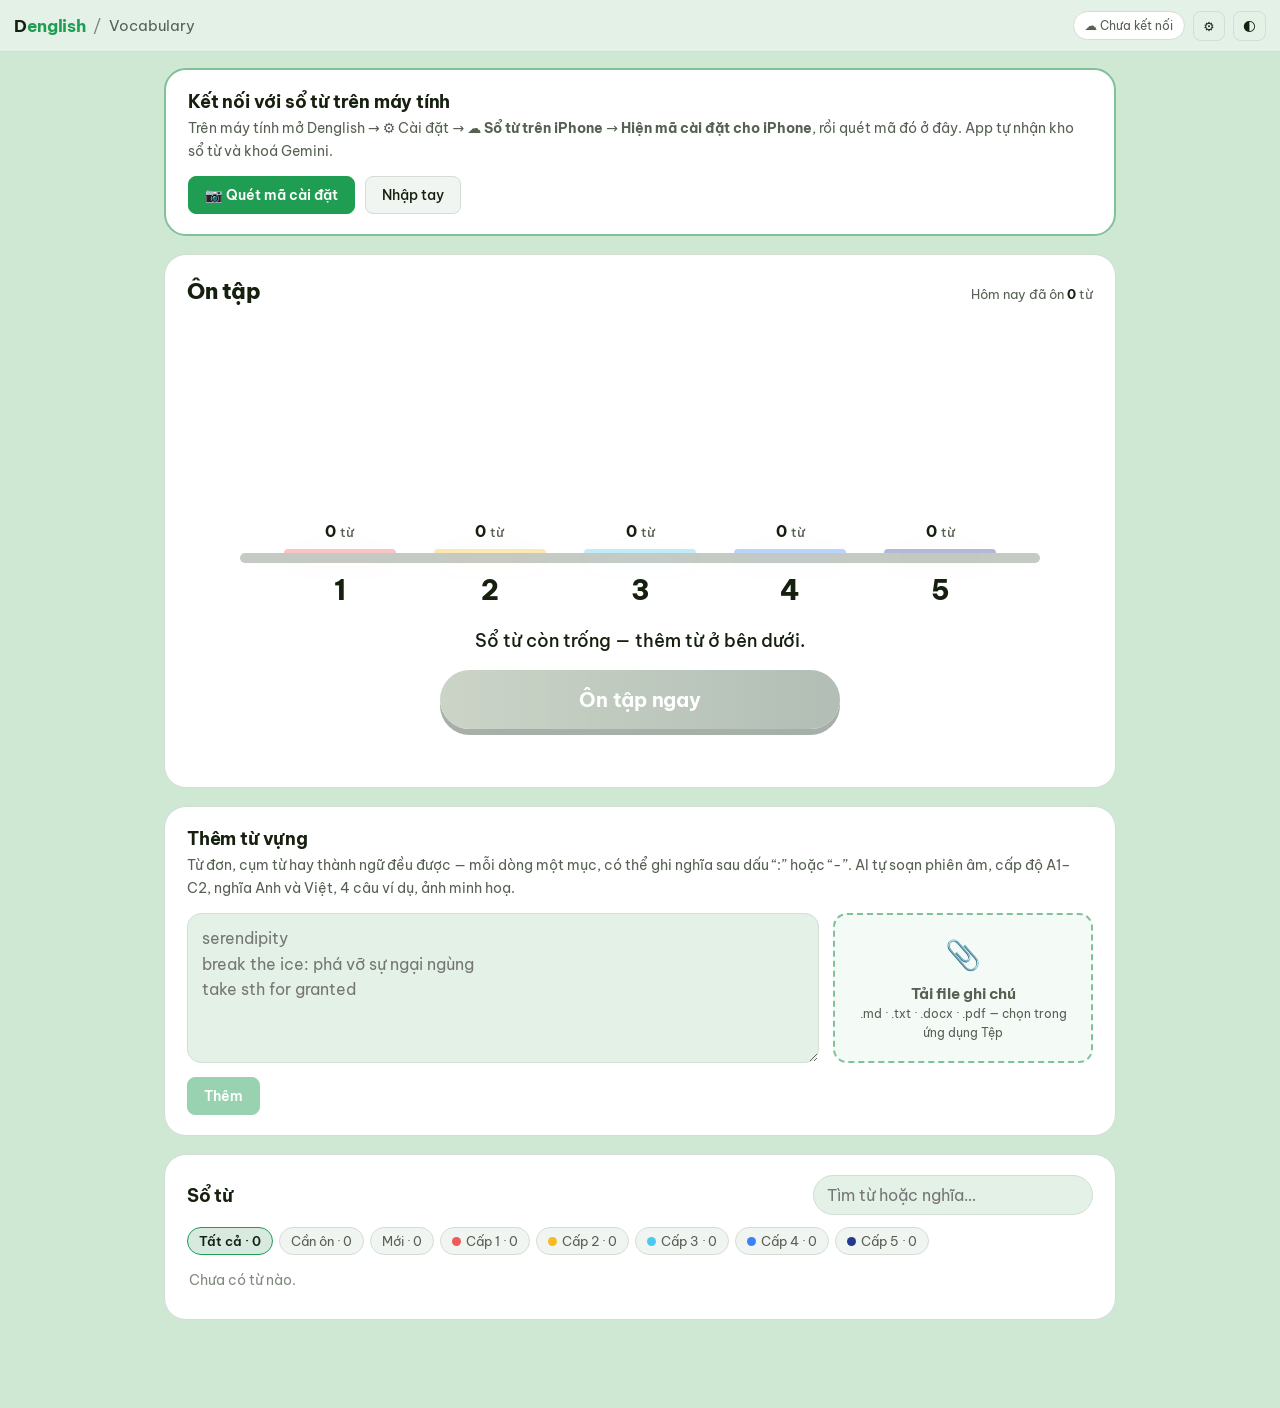
==== index.html @ 85be5368 "Denglish Vocabulary cho iPhone: so tu, the lat vuot, dong bo voi laptop App tinh (GitHub Pages) chay" ====
<!DOCTYPE html>
<html lang="vi" data-theme="light">
<head>
<meta charset="UTF-8" />
<meta name="viewport" content="width=device-width, initial-scale=1, viewport-fit=cover" />
<meta name="theme-color" content="#1f9d52" />
<meta name="apple-mobile-web-app-capable" content="yes" />
<meta name="mobile-web-app-capable" content="yes" />
<meta name="apple-mobile-web-app-status-bar-style" content="default" />
<meta name="apple-mobile-web-app-title" content="Denglish" />
<meta name="description" content="Sổ từ vựng Denglish: thẻ lật, nhắc ôn đúng lúc." />
<link rel="manifest" href="manifest.webmanifest" />
<link rel="apple-touch-icon" href="icons/apple-touch-icon.png" />
<link rel="icon" href="icons/icon-192.png" />
<title>Denglish Vocabulary</title>
<link href="https://fonts.googleapis.com/css2?family=Be+Vietnam+Pro:wght@300;400;500;600;700;800&display=swap" rel="stylesheet" />
<link rel="stylesheet" href="app.css" />
<script>
  // Giao dien sang / toi: theo lua chon da luu, khong co thi theo iPhone
  (function () {
    var t = null;
    try { t = localStorage.getItem('denglish.theme'); } catch (e) {}
    if (!t) t = window.matchMedia && matchMedia('(prefers-color-scheme: dark)').matches ? 'dark' : 'light';
    document.documentElement.dataset.theme = t;
  })();
</script>
</head>
<body>

<header class="appbar">
  <span class="brand">D<b>english</b></span>
  <span class="crumb-sep">/</span>
  <span class="crumb">Vocabulary</span>
  <div class="spacer"></div>
  <button class="sync-pill" id="syncPill" title="Đồng bộ với máy tính">☁</button>
  <button class="btn btn-sm btn-ghost" id="settingsBtn" title="Cài đặt">⚙</button>
  <button class="btn btn-sm btn-ghost" id="themeBtn" title="Sáng / tối">🌓</button>
</header>

<main class="page vpage">
  <div id="welcome"></div>

  <!-- ============ TONG QUAN ON TAP ============ -->
  <section class="vcard ov" id="overview" aria-label="Ôn tập">
    <div class="ov-head">
      <h1 class="ov-title">Ôn tập</h1>
      <div class="ov-stats" id="ovStats"></div>
    </div>
    <div class="chart" id="chart"></div>
    <div class="axis"></div>
    <div class="lvls"><span>1</span><span>2</span><span>3</span><span>4</span><span>5</span></div>
    <p class="due-line" id="dueLine">&nbsp;</p>
    <button class="go" id="goBtn" disabled>Ôn tập ngay</button>
    <div class="ov-more" id="ovMore"></div>
    <div class="ov-note" id="ovNote"></div>
  </section>

  <!-- ============ THEM TU ============ -->
  <section class="vcard" id="addBox">
    <h2>Thêm từ vựng</h2>
    <p class="vsub">Từ đơn, cụm từ hay thành ngữ đều được — mỗi dòng một mục, có thể ghi nghĩa sau dấu “:” hoặc “-”.
      AI tự soạn phiên âm, cấp độ A1–C2, nghĩa Anh và Việt, 4 câu ví dụ, ảnh minh hoạ.</p>
    <div class="add-grid">
      <textarea class="add-text" id="addText" spellcheck="false" autocapitalize="off"
        placeholder="serendipity&#10;break the ice: phá vỡ sự ngại ngùng&#10;take sth for granted"></textarea>
      <label class="drop" id="drop">
        <span class="dz-i">📎</span>
        <span><b>Tải file ghi chú</b><br><span>.md · .txt · .docx · .pdf — chọn trong ứng dụng Tệp</span></span>
        <input type="file" id="fileInput" hidden accept=".md,.markdown,.txt,.text,.docx,.pdf,.csv,.tsv,text/plain,text/markdown,application/pdf,application/vnd.openxmlformats-officedocument.wordprocessingml.document" />
      </label>
    </div>
    <div class="preview" id="preview"></div>
    <div class="add-foot">
      <button class="btn btn-primary" id="addBtn" disabled>Thêm</button>
      <button class="btn btn-sm btn-ghost hidden" id="smartBtn">✨ Tách lại bằng AI</button>
      <span class="add-msg" id="addMsg"></span>
    </div>
  </section>

  <!-- ============ SO TU ============ -->
  <section class="vcard" id="listBox">
    <div class="list-head">
      <h2>Sổ từ <small id="count"></small></h2>
      <input type="search" class="search" id="q" placeholder="Tìm từ hoặc nghĩa…" autocomplete="off" />
    </div>
    <div class="chips" id="filters"></div>
    <div class="wlist" id="wlist"><div class="empty">Đang mở sổ từ…</div></div>
    <button class="btn btn-sm more hidden" id="moreBtn">Xem thêm</button>
  </section>
</main>

<!-- ============ BANG (chi tiet the, cai dat, quet ma) ============ -->
<div class="sheet-wrap hidden" id="sheetWrap"><div class="sheet" id="sheet" role="dialog" aria-modal="true"></div></div>

<!-- ============ MAN HINH ON TAP ============ -->
<div class="study hidden" id="study" aria-label="Ôn tập thẻ">
  <div class="edge l"></div><div class="edge r"></div><div class="edge t"></div>
  <div class="st-top">
    <button class="st-btn" id="stClose" title="Đóng">✕</button>
    <div class="st-prog">
      <div class="bar"><i id="stBar"></i></div>
      <div class="st-meta"><span class="st-mode" id="stMode"></span><span class="tally" id="stTally"></span></div>
    </div>
    <button class="st-btn" id="stUndo" title="Hoàn tác" disabled>↶</button>
    <button class="st-btn" id="stGear" title="Tuỳ chọn">⚙</button>
  </div>
  <div class="stage" id="stage"></div>
  <div class="st-actions" id="stActions">
    <button class="act k" data-grade="know"><span class="ic">←</span>Thuộc</button>
    <button class="act v" data-grade="vague"><span class="ic">↑</span>Mang máng</button>
    <button class="act u" data-grade="unknown"><span class="ic">→</span>Chưa thuộc</button>
  </div>
  <div class="st-keys">Phím: Space lật thẻ · ← thuộc · ↑ mang máng · → chưa thuộc · Ctrl+Z hoàn tác</div>
</div>

<script type="module" src="js/app.js"></script>
</body>
</html>
---- app.css ----
/* Denglish Vocab (iPhone) - bang mau Denglish + trang Tu vung.
   Phan dau chep tu static/css/app.css, phan sau tu static/vocab.html cua Denglish tren may tinh. */
/* Denglish - bang mau & thanh phan dung chung */

*, *::before, *::after { box-sizing: border-box; }
* { margin: 0; padding: 0; }

:root {
  --bg:        #0e1014;
  --bg-soft:   #151921;
  --surface:   #1a1f29;
  --surface-2: #222836;
  --border:    #2b3242;
  --text:      #e7eaf0;
  --text-dim:  #99a2b3;
  --text-fade: #6c7689;
  --accent:    #22c55e;
  --accent-ink:#0b2415;
  --blue:      #4c8dff;
  --amber:     #f0b429;
  --red:       #f4736b;
  --radius:    10px;
  --radius-lg: 16px;
  --shadow:    0 10px 34px rgba(0, 0, 0, .45);
  --font:      'Be Vietnam Pro', system-ui, -apple-system, 'Segoe UI', sans-serif;
  --mono:      ui-monospace, 'Cascadia Code', 'Consolas', monospace;
}

html[data-theme="light"] {
  --bg:        #cfe8d4;
  --bg-soft:   #e4f1e6;
  --surface:   #ffffff;
  --surface-2: #f1f5f2;
  --border:    #d2ded4;
  --text:      #16200f;
  --text-dim:  #566053;
  --text-fade: #7f8a7d;
  --accent:    #1f9d52;
  --accent-ink:#ffffff;
  --blue:      #2563eb;
  --amber:     #b7791f;
  --red:       #d24a42;
  --shadow:    0 8px 28px rgba(31, 61, 38, .14);
}

body {
  font-family: var(--font);
  background: var(--bg);
  color: var(--text);
  min-height: 100vh;
  -webkit-font-smoothing: antialiased;
}

button, input, textarea, select { font-family: inherit; font-size: inherit; color: inherit; }
button { cursor: pointer; background: none; border: none; }
a { color: inherit; }

/* ---------- nut ---------- */
.btn {
  display: inline-flex; align-items: center; gap: 7px;
  padding: 9px 16px; border-radius: 8px;
  border: 1px solid var(--border); background: var(--surface-2);
  font-size: .88rem; font-weight: 500;
  transition: background .15s, border-color .15s, opacity .15s;
}
.btn:hover:not(:disabled) { border-color: var(--text-fade); }
.btn:disabled { opacity: .45; cursor: not-allowed; }
.btn-primary {
  background: var(--accent); border-color: var(--accent);
  color: var(--accent-ink); font-weight: 600;
}
.btn-primary:hover:not(:disabled) { filter: brightness(1.08); }
.btn-ghost { background: transparent; }
.btn-sm { padding: 6px 11px; font-size: .8rem; }
.btn-icon {
  width: 38px; height: 38px; padding: 0;
  justify-content: center; border-radius: 9px;
}

/* ---------- lop tro giup ---------- */
.row { display: flex; align-items: center; gap: 10px; }
.spacer { flex: 1; }
.muted { color: var(--text-dim); }
.fade { color: var(--text-fade); }
.hidden { display: none !important; }
.tiny { font-size: .75rem; }

.spin {
  width: 15px; height: 15px; flex: none;
  border: 2px solid var(--border); border-top-color: var(--accent);
  border-radius: 50%; animation: spin .7s linear infinite;
}
@keyframes spin { to { transform: rotate(360deg); } }

/* ---------- thanh cuon ---------- */
::-webkit-scrollbar { width: 10px; height: 10px; }
::-webkit-scrollbar-track { background: transparent; }
::-webkit-scrollbar-thumb { background: var(--border); border-radius: 6px; }
::-webkit-scrollbar-thumb:hover { background: var(--text-fade); }

/* ---------- hop thoai ---------- */
.overlay {
  position: fixed; inset: 0; z-index: 90;
  background: rgba(0, 0, 0, .55);
  display: flex; align-items: center; justify-content: center; padding: 20px;
}
.modal {
  width: min(480px, 100%); max-height: 86vh; overflow-y: auto;
  background: var(--surface); border: 1px solid var(--border);
  border-radius: var(--radius-lg); box-shadow: var(--shadow);
}
.modal-head {
  display: flex; align-items: center; gap: 10px;
  padding: 16px 18px; border-bottom: 1px solid var(--border);
  font-weight: 600;
}
.modal-body { padding: 8px 18px 18px; }

.field {
  display: flex; align-items: center; justify-content: space-between;
  gap: 16px; padding: 11px 0; border-bottom: 1px solid var(--border);
}
.field:last-child { border-bottom: none; }
.field label { font-size: .88rem; }
.field .hint { display: block; font-size: .73rem; color: var(--text-fade); margin-top: 2px; }
.field select, .field input[type="text"] {
  background: var(--surface-2); border: 1px solid var(--border);
  border-radius: 7px; padding: 7px 10px; font-size: .84rem; min-width: 140px;
}
.field select:focus, .field input:focus { outline: none; border-color: var(--accent); }


/* =========================== Trang Tu vung =========================== */
:root {
  --lv1: #ef5a5a; --lv2: #f5bd1f; --lv3: #4cc9f0; --lv4: #3b82f6; --lv5: #23398e;
  --know: #22b45a; --vague: #f2a516; --unknown: #ec4c47; --due: #f08a24;
}
html[data-theme="dark"] { --lv5: #3d59c9; --know: #2fd06d; --unknown: #f4605a; }
body { -webkit-tap-highlight-color: transparent; }
.vpage { max-width: 980px; padding-top: 22px; }
.vcard {
  background: var(--surface); border: 1px solid var(--border); border-radius: 22px;
  padding: 20px 22px; margin-bottom: 18px;
}
.vcard h2 { font-size: 1.12rem; font-weight: 700; letter-spacing: -.01em; }
.vsub { color: var(--text-dim); font-size: .88rem; line-height: 1.6; margin-top: 4px; }

/* ---------- tong quan on tap (kieu Mochi) ---------- */
.ov { text-align: center; padding: 22px 22px 26px; }
.ov-head { display: flex; align-items: baseline; justify-content: space-between; gap: 10px; flex-wrap: wrap; text-align: left; }
.ov-title { font-size: 1.35rem; font-weight: 800; letter-spacing: -.02em; }
.ov-stats { font-size: .84rem; color: var(--text-dim); }
.ov-stats b { color: var(--text); }
.chart {
  display: grid; grid-template-columns: repeat(5, 1fr); gap: clamp(8px, 3vw, 40px); align-items: end;
  height: 230px; margin: 18px auto 0; max-width: 760px; padding: 0 clamp(4px, 2vw, 24px);
}
.col { display: flex; flex-direction: column; align-items: center; justify-content: flex-end; height: 100%;
       cursor: pointer; border: none; background: none; padding: 0; min-width: 0; }
.col .cnt { font-size: .98rem; font-weight: 700; margin-bottom: 8px; white-space: nowrap; }
.col .cnt small { font-weight: 500; font-size: .8rem; color: var(--text-dim); }
.col .bar {
  width: min(100%, 120px); height: 4px; border-radius: 26px 26px 0 0; background: var(--c);
  transition: height .7s cubic-bezier(.2, .8, .2, 1), filter .15s; box-shadow: 0 8px 30px color-mix(in srgb, var(--c) 25%, transparent);
}
.col:hover .bar, .col.on .bar { filter: brightness(1.12) saturate(1.1); }
.col.zero .bar { opacity: .35; }
.axis { height: 10px; border-radius: 8px; background: color-mix(in srgb, var(--text-fade) 45%, transparent); max-width: 800px; margin: 0 auto; }
.lvls { display: grid; grid-template-columns: repeat(5, 1fr); gap: clamp(8px, 3vw, 40px); max-width: 760px; margin: 10px auto 0; padding: 0 clamp(4px, 2vw, 24px); }
.lvls span { font-size: 1.7rem; font-weight: 800; }
.due-line { margin-top: 22px; font-size: 1.15rem; font-weight: 500; }
.due-line b { color: var(--due); font-weight: 700; }
.go {
  display: block; width: min(400px, 100%); margin: 18px auto 0; padding: 17px 20px; border-radius: 999px;
  background: linear-gradient(90deg, #5fd12c, #1fa64a); color: #fff; font-size: 1.28rem; font-weight: 700;
  box-shadow: 0 6px 0 #168a3a; transition: transform .08s, box-shadow .08s, filter .15s; letter-spacing: -.01em;
}
.go:hover:not(:disabled) { filter: brightness(1.06); }
.go:active:not(:disabled) { transform: translateY(4px); box-shadow: 0 2px 0 #168a3a; }
.go:disabled { filter: grayscale(.85); opacity: .55; cursor: default; }
.ov-more { display: flex; justify-content: center; gap: 8px; flex-wrap: wrap; margin-top: 18px; }
.ov-note { margin-top: 14px; font-size: .84rem; color: var(--text-dim); line-height: 1.55; }
.ov-note a { color: var(--blue); }
.ov-note .spin { display: inline-block; vertical-align: -3px; margin-right: 6px; }

/* ---------- them tu ---------- */
.add-grid { display: grid; grid-template-columns: minmax(0, 1fr) 260px; gap: 14px; margin-top: 14px; }
.add-text {
  width: 100%; min-height: 150px; resize: vertical; padding: 12px 14px; border-radius: 14px; outline: none;
  background: var(--bg-soft); border: 1px solid var(--border); color: var(--text); font-size: .95rem; line-height: 1.6;
}
.add-text:focus { border-color: var(--accent); }
.drop {
  display: flex; flex-direction: column; align-items: center; justify-content: center; gap: 6px; text-align: center;
  border: 2px dashed color-mix(in srgb, var(--accent) 45%, var(--border)); border-radius: 14px; padding: 14px;
  background: color-mix(in srgb, var(--accent) 5%, var(--surface)); cursor: pointer; transition: background .15s, border-color .15s;
}
.drop:hover, .drop.drag { border-color: var(--accent); background: color-mix(in srgb, var(--accent) 11%, var(--surface)); }
.drop .dz-i { font-size: 1.8rem; }
.drop b { font-size: .95rem; }
.drop span { font-size: .78rem; color: var(--text-dim); line-height: 1.5; }
.preview { margin-top: 14px; display: flex; flex-wrap: wrap; gap: 7px; }
.preview:empty { display: none; }
.pv-head { width: 100%; font-size: .82rem; color: var(--text-dim); }
.pchip {
  display: inline-flex; align-items: center; gap: 6px; max-width: 100%; padding: 5px 6px 5px 11px; border-radius: 999px;
  background: color-mix(in srgb, var(--accent) 10%, var(--surface-2)); border: 1px solid color-mix(in srgb, var(--accent) 30%, var(--border));
  font-size: .86rem;
}
.pchip b { font-weight: 600; white-space: nowrap; overflow: hidden; text-overflow: ellipsis; max-width: 220px; }
.pchip small { color: var(--text-dim); white-space: nowrap; overflow: hidden; text-overflow: ellipsis; max-width: 180px; }
.pchip.exists { background: var(--surface-2); border-color: var(--border); opacity: .6; }
.pchip .x { width: 22px; height: 22px; border-radius: 50%; color: var(--text-fade); font-size: .8rem; flex: none; }
.pchip .x:hover { background: var(--surface); color: var(--red); }
.add-foot { display: flex; align-items: center; gap: 10px; flex-wrap: wrap; margin-top: 14px; }
.add-msg { font-size: .84rem; color: var(--text-dim); }
.add-msg.ok { color: var(--accent); font-weight: 600; }
.add-msg.bad { color: var(--red); }

/* ---------- so tu ---------- */
.list-head { display: flex; align-items: center; gap: 12px; flex-wrap: wrap; }
.list-head h2 { flex: 1; }
.list-head h2 small { font-weight: 500; color: var(--text-fade); font-size: .85rem; margin-left: 4px; }
.search {
  width: min(280px, 100%); padding: 9px 13px; border-radius: 999px; outline: none;
  background: var(--bg-soft); border: 1px solid var(--border); font-size: .9rem;
}
.search:focus { border-color: var(--accent); }
.chips { display: flex; gap: 6px; flex-wrap: wrap; margin: 12px 0 6px; }
.chip {
  padding: 5px 11px; border-radius: 999px; border: 1px solid var(--border); font-size: .8rem; color: var(--text-dim);
  background: var(--surface-2); display: inline-flex; align-items: center; gap: 5px;
}
.chip i { width: 9px; height: 9px; border-radius: 50%; background: var(--c); }
.chip.on { border-color: var(--accent); color: var(--text); font-weight: 600; background: color-mix(in srgb, var(--accent) 12%, var(--surface-2)); }
.wlist { display: flex; flex-direction: column; }
.wrow {
  display: flex; align-items: center; gap: 12px; width: 100%; text-align: left; padding: 11px 6px;
  border-bottom: 1px solid var(--border); background: none; border-radius: 0; transition: background .12s;
}
.wrow:hover { background: var(--surface-2); }
.lv {
  width: 30px; height: 30px; border-radius: 10px; flex: none; display: flex; align-items: center; justify-content: center;
  font-size: .8rem; font-weight: 800; color: #fff; background: var(--c, var(--text-fade));
}
.lv.new { background: var(--surface-2); color: var(--text-dim); border: 1px dashed var(--text-fade); font-size: .62rem; }
.wr-main { flex: 1; min-width: 0; }
.wr-top { display: flex; align-items: baseline; gap: 8px; min-width: 0; }
.wr-term { font-weight: 700; white-space: nowrap; overflow: hidden; text-overflow: ellipsis; }
.wr-meta { font-size: .74rem; color: var(--text-fade); white-space: nowrap; }
.wr-vi { font-size: .85rem; color: var(--text-dim); white-space: nowrap; overflow: hidden; text-overflow: ellipsis; margin-top: 1px; }
.wr-side { font-size: .74rem; color: var(--text-fade); white-space: nowrap; text-align: right; flex: none; }
.wr-side.due { color: var(--due); font-weight: 600; }
.wr-emoji { font-size: 1.3rem; width: 28px; text-align: center; flex: none; }
.more { margin: 12px auto 0; display: block; }

/* ---------- chi tiet the (bottom sheet tren dien thoai) ---------- */
.sheet-wrap {
  position: fixed; inset: 0; z-index: 200; background: rgba(0, 0, 0, .5);
  display: flex; align-items: center; justify-content: center; padding: 20px;
  animation: fade-in .18s ease;
}
@keyframes fade-in { from { opacity: 0; } }
.sheet {
  width: min(580px, 100%); max-height: 90vh; max-height: 90dvh; overflow-y: auto; overscroll-behavior: contain;
  background: var(--surface); border-radius: 24px; box-shadow: var(--shadow); position: relative;
  animation: sheet-up .25s cubic-bezier(.2, .8, .2, 1);
}
@keyframes sheet-up { from { transform: translateY(30px); opacity: .4; } }
.sh-img { position: relative; height: 210px; background: linear-gradient(135deg, color-mix(in srgb, var(--accent) 22%, var(--surface-2)), var(--surface-2)); display: flex; align-items: center; justify-content: center; border-radius: 24px 24px 0 0; overflow: hidden; }
.sh-img img { width: 100%; height: 100%; object-fit: cover; }
.sh-img .emo { font-size: 5rem; }
.sh-img .imgbtn {
  position: absolute; right: 12px; bottom: 12px; padding: 7px 12px; border-radius: 999px; font-size: .8rem; font-weight: 600;
  background: rgba(0, 0, 0, .55); color: #fff; backdrop-filter: blur(6px);
}
.sh-img .credit { position: absolute; left: 12px; bottom: 14px; right: 120px; font-size: .62rem; color: rgba(255,255,255,.85);
                  text-shadow: 0 1px 3px rgba(0,0,0,.8); white-space: nowrap; overflow: hidden; text-overflow: ellipsis; }
.sh-close {
  position: absolute; top: 12px; right: 12px; z-index: 2; width: 36px; height: 36px; border-radius: 50%;
  background: rgba(0, 0, 0, .5); color: #fff; font-size: 1rem; backdrop-filter: blur(6px);
}
.sh-body { padding: 18px 22px 22px; }
.sh-term { font-size: 1.9rem; font-weight: 800; letter-spacing: -.02em; line-height: 1.15; }
.sh-tags { display: flex; gap: 6px; flex-wrap: wrap; margin-top: 8px; align-items: center; }
.tag {
  display: inline-flex; align-items: center; gap: 4px; padding: 2px 9px; border-radius: 999px; font-size: .74rem; font-weight: 600;
  border: 1px solid var(--border); color: var(--text-dim); background: var(--surface-2);
}
.tag.cefr { color: var(--blue); border-color: color-mix(in srgb, var(--blue) 45%, var(--border)); background: none; }
.tag.lvl { color: #fff; border: none; background: var(--c); }
.ipa-row { display: flex; flex-wrap: wrap; gap: 6px 14px; align-items: center; margin-top: 12px; }
.ipa { display: inline-flex; align-items: center; gap: 7px; }
.ipa span { font-family: 'Segoe UI', 'Lucida Sans Unicode', 'Arial Unicode MS', -apple-system, sans-serif; font-size: 1rem; }
.spk {
  display: inline-flex; align-items: center; gap: 4px; padding: 4px 10px; border-radius: 999px; font-size: .74rem; font-weight: 700;
  border: 1px solid var(--border); background: var(--surface-2); color: var(--text-dim); flex: none;
}
.spk:hover, .spk.playing { border-color: var(--accent); color: var(--accent); }
.sh-vi { font-size: 1.22rem; font-weight: 700; color: var(--accent); margin-top: 14px; line-height: 1.4; }
.sh-def { margin-top: 6px; color: var(--text-dim); line-height: 1.6; }
.sh-sec { margin-top: 18px; }
.sh-sec h4 { font-size: .7rem; font-weight: 700; letter-spacing: .09em; text-transform: uppercase; color: var(--text-fade); margin-bottom: 8px; }
.exs { list-style: none; display: flex; flex-direction: column; gap: 10px; }
.exs li { display: flex; gap: 10px; align-items: flex-start; padding: 10px 12px; border-radius: 12px; background: var(--bg-soft); }
.exs li .t { flex: 1; min-width: 0; }
.exs .en { line-height: 1.55; }
.exs .en b { color: var(--accent); }
.exs .vi { font-size: .84rem; color: var(--text-dim); margin-top: 3px; line-height: 1.5; }
.exs .spk { padding: 4px 8px; }
.syns { display: flex; flex-wrap: wrap; gap: 6px; }
.note { line-height: 1.6; color: var(--text-dim); font-size: .92rem; }
.ctx { padding: 10px 14px; border-left: 3px solid var(--blue); background: color-mix(in srgb, var(--blue) 7%, var(--surface)); border-radius: 0 12px 12px 0; line-height: 1.6; font-size: .92rem; }
.ctx mark { background: color-mix(in srgb, var(--amber) 35%, transparent); color: inherit; border-radius: 3px; padding: 0 2px; }
.ctx small { display: block; color: var(--text-fade); margin-top: 4px; font-size: .74rem; }
.ctx small a { color: var(--blue); }
.srs { margin-top: 18px; padding-top: 14px; border-top: 1px solid var(--border); font-size: .84rem; color: var(--text-dim); line-height: 1.6; }
.sh-actions { display: flex; flex-wrap: wrap; gap: 8px; margin-top: 14px; }
.sh-warn { margin-top: 12px; font-size: .82rem; color: var(--amber); line-height: 1.5; }
.form { display: flex; flex-direction: column; gap: 12px; }
.form label { display: flex; flex-direction: column; gap: 5px; font-size: .78rem; font-weight: 600; color: var(--text-dim); }
.form input, .form textarea, .form select {
  width: 100%; padding: 9px 11px; border-radius: 10px; border: 1px solid var(--border); background: var(--bg-soft);
  font-size: .92rem; font-weight: 400; color: var(--text); outline: none;
}
.form input:focus, .form textarea:focus, .form select:focus { border-color: var(--accent); }
.form textarea { min-height: 120px; resize: vertical; line-height: 1.5; }
.form .two { display: grid; grid-template-columns: 1fr 1fr; gap: 10px; }
.form .three { display: grid; grid-template-columns: 1fr 1fr 1fr; gap: 10px; }
.imgs { display: grid; grid-template-columns: repeat(3, 1fr); gap: 8px; margin-top: 12px; }
.imgs button { aspect-ratio: 4 / 3; border-radius: 12px; overflow: hidden; background: var(--surface-2); border: 2px solid transparent; padding: 0; }
.imgs button:hover { border-color: var(--accent); }
.imgs img { width: 100%; height: 100%; object-fit: cover; display: block; }
.img-tools { display: flex; gap: 8px; flex-wrap: wrap; margin-top: 10px; }
.img-q { display: flex; gap: 8px; margin-top: 4px; }
.img-q input { flex: 1; min-width: 0; padding: 9px 12px; border-radius: 10px; border: 1px solid var(--border); background: var(--bg-soft); outline: none; }

/* =====================================================================
   Man hinh on tap: the lat, vuot trai / phai / len
   ===================================================================== */
body.studying { overflow: hidden; }
.study {
  position: fixed; inset: 0; z-index: 150; background: var(--bg); display: flex; flex-direction: column;
  height: 100vh; height: 100dvh; overscroll-behavior: none;
  padding: env(safe-area-inset-top) env(safe-area-inset-right) env(safe-area-inset-bottom) env(safe-area-inset-left);
  --pl: 0; --pr: 0; --pt: 0;
}
.st-top { display: flex; align-items: center; gap: 10px; padding: 10px 14px 4px; }
.st-btn { width: 40px; height: 40px; border-radius: 12px; font-size: 1.15rem; color: var(--text-dim); flex: none; display: flex; align-items: center; justify-content: center; }
.st-btn:hover:not(:disabled) { background: var(--surface); color: var(--text); }
.st-btn:disabled { opacity: .3; }
.st-prog { flex: 1; min-width: 0; }
.st-prog .bar { height: 8px; border-radius: 8px; background: var(--surface-2); overflow: hidden; }
.st-prog .bar i { display: block; height: 100%; width: 0; border-radius: 8px; background: linear-gradient(90deg, #5fd12c, #1fa64a); transition: width .3s; }
.st-meta { display: flex; justify-content: space-between; align-items: center; margin-top: 5px; font-size: .78rem; color: var(--text-dim); gap: 8px; }
.tally { display: flex; gap: 10px; font-weight: 700; }
.tally .k { color: var(--know); } .tally .v { color: var(--vague); } .tally .u { color: var(--unknown); }
.st-mode { white-space: nowrap; overflow: hidden; text-overflow: ellipsis; }
.stage { position: relative; flex: 1; min-height: 0; margin: 8px 16px 0; }

.fc {
  position: absolute; inset: 0; margin: auto; max-width: 440px; max-height: 640px;
  perspective: 1400px; touch-action: none; user-select: none; -webkit-user-select: none; -webkit-touch-callout: none;
  cursor: grab; z-index: 2; will-change: transform;
}
.fc.dragging { cursor: grabbing; }
.fc.snap { transition: transform .35s cubic-bezier(.2, 1.4, .4, 1); }
.fc.fly { transition: transform .32s ease-in, opacity .32s ease-in; }
.fc.behind { z-index: 1; transform: translateY(16px) scale(.94); opacity: .65; pointer-events: none; transition: transform .3s, opacity .3s; }
.fc.behind .fc-in { box-shadow: none; }
.fc.enter { animation: card-in .3s cubic-bezier(.2, .8, .2, 1); }
@keyframes card-in { from { transform: translateY(16px) scale(.94); opacity: .65; } }
.fc-in {
  position: absolute; inset: 0; transform-style: preserve-3d; -webkit-transform-style: preserve-3d;
  transition: transform .5s cubic-bezier(.3, .7, .2, 1); border-radius: 28px;
  box-shadow: 0 14px 40px rgba(16, 50, 28, .16);
}
html[data-theme="dark"] .fc-in { box-shadow: 0 14px 40px rgba(0, 0, 0, .5); }
.fc.flipped .fc-in { transform: rotateY(180deg); }
.face {
  position: absolute; inset: 0; border-radius: 28px; overflow: hidden; background: var(--surface);
  border: 1px solid var(--border); backface-visibility: hidden; -webkit-backface-visibility: hidden;
  display: flex; flex-direction: column;
}
.back { transform: rotateY(180deg); }

.front { align-items: center; justify-content: center; text-align: center; padding: 26px 22px; }
.front .fr-tags { position: absolute; top: 18px; left: 18px; right: 18px; display: flex; gap: 6px; justify-content: space-between; }
.front .fr-emoji { font-size: 3.2rem; margin-bottom: 14px; }
.front .fr-term { font-size: clamp(2rem, 9vw, 2.9rem); font-weight: 800; letter-spacing: -.025em; line-height: 1.15; word-break: break-word; }
.front .fr-term.long { font-size: clamp(1.5rem, 6.4vw, 2.1rem); }
.front .fr-term.vi { color: var(--accent); }
.front .fr-sub { margin-top: 10px; color: var(--text-fade); font-size: .9rem; }
.front .spk { margin-top: 18px; padding: 8px 16px; font-size: .85rem; }
.front .fr-hint { position: absolute; bottom: 18px; left: 0; right: 0; font-size: .78rem; color: var(--text-fade); }
.front .fr-ctx { margin-top: 18px; font-size: .86rem; color: var(--text-dim); line-height: 1.5; max-width: 340px; font-style: italic; }
.front .fr-ctx mark { background: color-mix(in srgb, var(--amber) 30%, transparent); color: inherit; border-radius: 3px; padding: 0 2px; font-style: normal; font-weight: 600; }

.bk-img { flex: none; height: 34%; min-height: 0; position: relative; display: flex; align-items: center; justify-content: center;
          background: linear-gradient(135deg, color-mix(in srgb, var(--accent) 20%, var(--surface-2)), var(--surface-2)); }
.bk-img img { width: 100%; height: 100%; object-fit: cover; display: block; }
.bk-img .emo { font-size: 3.6rem; }
.fc.tight .bk-img { height: 24%; }
.fc.tighter .bk-img { display: none; }
.bk-body { flex: 1; min-height: 0; overflow: hidden; padding: 14px 18px 4px; display: flex; flex-direction: column; gap: 7px; }
.bk-body > * { flex-shrink: 0; }
.bk-head { display: flex; align-items: center; gap: 8px; min-width: 0; }
.bk-term { font-size: 1.55rem; font-weight: 800; letter-spacing: -.02em; line-height: 1.2; flex: 1; min-width: 0; word-break: break-word; }
.bk-sub { font-size: .8rem; color: var(--text-fade); margin-top: -4px; }
.bk-ipa { display: flex; flex-wrap: wrap; gap: 4px 12px; align-items: center; }
.bk-ipa .ipa span { font-size: .92rem; }
.bk-vi { font-size: 1.12rem; font-weight: 700; color: var(--accent); line-height: 1.35; }
.bk-def { font-size: .88rem; color: var(--text-dim); line-height: 1.5; display: -webkit-box; -webkit-line-clamp: 3; -webkit-box-orient: vertical; overflow: hidden; }
.bk-ex { list-style: none; display: flex; flex-direction: column; gap: 7px; margin-top: 2px; }
.bk-ex li { padding: 7px 10px; border-radius: 11px; background: var(--bg-soft); font-size: .86rem; line-height: 1.45; }
.bk-ex li b { color: var(--accent); }
.bk-ex li .vi { color: var(--text-fade); font-size: .78rem; margin-top: 2px; }
.bk-wait { color: var(--text-fade); font-size: .88rem; display: flex; align-items: center; gap: 8px; }
.bk-foot { flex: none; display: flex; justify-content: center; padding: 6px 12px 12px; }
.bk-foot button { font-size: .8rem; color: var(--text-fade); padding: 6px 12px; border-radius: 999px; }
.bk-foot button:hover { color: var(--text); background: var(--surface-2); }

/* nhan "THUOC / CHUA THUOC / MANG MANG" hien khi keo */
.stamp {
  position: absolute; z-index: 5; pointer-events: none; opacity: 0; padding: 6px 14px; border-radius: 12px;
  font-size: 1.25rem; font-weight: 800; letter-spacing: .04em; border: 3px solid currentColor; background: var(--surface);
  transition: opacity .1s; white-space: nowrap;
}
.stamp.k { top: 26px; right: 22px; color: var(--know); transform: rotate(10deg); }
.stamp.u { top: 26px; left: 22px; color: var(--unknown); transform: rotate(-10deg); }
.stamp.v { bottom: 28px; left: 50%; transform: translateX(-50%); color: var(--vague); }
.fc[data-dir="left"] .stamp.k, .fc[data-dir="right"] .stamp.u, .fc[data-dir="up"] .stamp.v { opacity: var(--p, 0); }
.tint { position: absolute; inset: 0; border-radius: 28px; pointer-events: none; z-index: 4; opacity: 0; }
.fc[data-dir="left"] .tint { opacity: calc(var(--p, 0) * .9); box-shadow: inset 0 0 0 4px var(--know), 0 0 40px color-mix(in srgb, var(--know) 50%, transparent); background: color-mix(in srgb, var(--know) 10%, transparent); }
.fc[data-dir="right"] .tint { opacity: calc(var(--p, 0) * .9); box-shadow: inset 0 0 0 4px var(--unknown), 0 0 40px color-mix(in srgb, var(--unknown) 50%, transparent); background: color-mix(in srgb, var(--unknown) 10%, transparent); }
.fc[data-dir="up"] .tint { opacity: calc(var(--p, 0) * .9); box-shadow: inset 0 0 0 4px var(--vague), 0 0 40px color-mix(in srgb, var(--vague) 50%, transparent); background: color-mix(in srgb, var(--vague) 10%, transparent); }
.edge { position: absolute; pointer-events: none; z-index: 0; transition: opacity .1s; }
.edge.l { left: 0; top: 0; bottom: 0; width: 34%; background: linear-gradient(90deg, color-mix(in srgb, var(--know) 45%, transparent), transparent); opacity: var(--pl); }
.edge.r { right: 0; top: 0; bottom: 0; width: 34%; background: linear-gradient(270deg, color-mix(in srgb, var(--unknown) 45%, transparent), transparent); opacity: var(--pr); }
.edge.t { left: 0; right: 0; top: 0; height: 30%; background: linear-gradient(180deg, color-mix(in srgb, var(--vague) 45%, transparent), transparent); opacity: var(--pt); }

.st-actions { display: grid; grid-template-columns: 1fr 1fr 1fr; gap: 10px; padding: 14px 16px 14px; max-width: 480px; width: 100%; margin: 0 auto; }
.act {
  display: flex; flex-direction: column; align-items: center; justify-content: center; gap: 2px; padding: 10px 4px; border-radius: 18px;
  font-size: .84rem; font-weight: 700; color: var(--c); background: var(--surface); border: 2px solid color-mix(in srgb, var(--c) 45%, var(--border));
  transition: transform .08s, background .15s; min-height: 58px;
}
.act .ic { font-size: 1.15rem; line-height: 1; }
.act:hover { background: color-mix(in srgb, var(--c) 10%, var(--surface)); }
.act:active { transform: scale(.96); }
.act.k { --c: var(--know); } .act.v { --c: var(--vague); } .act.u { --c: var(--unknown); }
.st-keys { text-align: center; font-size: .72rem; color: var(--text-fade); padding-bottom: 10px; }
@media (hover: none) { .st-keys { display: none; } }

.coach {
  position: absolute; inset: 0; z-index: 20; display: flex; align-items: center; justify-content: center; padding: 24px;
  background: color-mix(in srgb, var(--bg) 82%, transparent); backdrop-filter: blur(3px);
}
.coach-in { background: var(--surface); border-radius: 22px; padding: 22px; max-width: 340px; box-shadow: var(--shadow); text-align: center; }
.coach-in h3 { font-size: 1.1rem; }
.coach-rows { display: flex; flex-direction: column; gap: 10px; margin: 16px 0; text-align: left; }
.coach-rows div { display: flex; align-items: center; gap: 12px; font-size: .92rem; }
.coach-rows .ar { width: 40px; height: 40px; border-radius: 12px; display: flex; align-items: center; justify-content: center; font-size: 1.2rem; font-weight: 800; color: #fff; background: var(--c); flex: none; }

.done { position: absolute; inset: 0; overflow-y: auto; display: flex; flex-direction: column; align-items: center; padding: 10px 4px 20px; text-align: center; }
.done-emo { font-size: 3.4rem; margin-top: 10px; }
.done h2 { font-size: 1.5rem; font-weight: 800; margin-top: 6px; }
.done-stats { display: grid; grid-template-columns: repeat(3, 1fr); gap: 10px; width: min(420px, 100%); margin-top: 18px; }
.done-stats div { background: var(--surface); border-radius: 16px; padding: 12px 6px; border: 2px solid color-mix(in srgb, var(--c) 40%, var(--border)); }
.done-stats b { display: block; font-size: 1.7rem; color: var(--c); }
.done-stats span { font-size: .78rem; color: var(--text-dim); }
.done-list { width: min(420px, 100%); margin-top: 16px; text-align: left; background: var(--surface); border-radius: 16px; border: 1px solid var(--border); }
.done-list div { display: flex; align-items: center; gap: 10px; padding: 9px 14px; border-bottom: 1px solid var(--border); font-size: .88rem; }
.done-list div:last-child { border-bottom: none; }
.done-list b { flex: none; max-width: 45%; overflow: hidden; text-overflow: ellipsis; white-space: nowrap; }
.done-list span { flex: 1; color: var(--text-dim); overflow: hidden; text-overflow: ellipsis; white-space: nowrap; min-width: 0; }
.done-list i { font-style: normal; font-weight: 700; color: var(--c); flex: none; }
.done-actions { display: flex; flex-direction: column; gap: 10px; width: min(420px, 100%); margin-top: 18px; }
.done-actions .go { margin: 0; width: 100%; font-size: 1.1rem; padding: 15px; }

.pop {
  position: absolute; z-index: 30; top: 54px; right: 12px; width: min(320px, calc(100% - 24px));
  background: var(--surface); border: 1px solid var(--border); border-radius: 16px; box-shadow: var(--shadow); padding: 8px 14px;
}
.pop .field select { min-width: 110px; }
.opt-row { display: flex; align-items: center; justify-content: space-between; gap: 10px; padding: 10px 0; border-bottom: 1px solid var(--border); font-size: .88rem; }
.opt-row:last-child { border-bottom: none; }
.opt-row input[type="checkbox"] { width: 18px; height: 18px; accent-color: var(--accent); }
.opt-row select { background: var(--surface-2); border: 1px solid var(--border); border-radius: 8px; padding: 5px 8px; }
.save-warn { position: absolute; left: 50%; top: 6px; transform: translateX(-50%); z-index: 40; background: var(--red); color: #fff; font-size: .78rem; padding: 6px 12px; border-radius: 999px; }

/* luyen tu do: chon cap */
.pick { display: flex; flex-wrap: wrap; gap: 8px; margin: 14px 0; }

.toast {
  position: fixed; left: 50%; bottom: calc(24px + env(safe-area-inset-bottom)); transform: translateX(-50%); z-index: 300;
  background: var(--text); color: var(--bg); padding: 10px 18px; border-radius: 999px; font-size: .88rem; box-shadow: var(--shadow);
  max-width: calc(100% - 32px); text-align: center; animation: fade-in .2s;
}

/* ---------- dien thoai ---------- */
@media (max-width: 720px) {
  .vpage { padding: 12px 12px 60px; }
  .vcard { padding: 16px 14px; border-radius: 20px; margin-bottom: 12px; }
  .ov { padding: 18px 12px 22px; }
  .chart { height: 180px; gap: 8px; padding: 0 2px; margin-top: 12px; }
  .lvls { gap: 8px; padding: 0 2px; }
  .col .cnt { font-size: .86rem; }
  .col .cnt small { font-size: .7rem; }
  .col .bar { border-radius: 18px 18px 0 0; }
  .lvls span { font-size: 1.35rem; }
  .due-line { font-size: 1.05rem; margin-top: 16px; }
  .go { font-size: 1.15rem; padding: 15px; }
  .add-grid { grid-template-columns: 1fr; }
  .drop { flex-direction: row; padding: 12px; gap: 10px; text-align: left; }
  .drop .dz-i { font-size: 1.5rem; }
  .search { width: 100%; }
  .wr-side { max-width: 76px; white-space: normal; }
  .sheet-wrap { padding: 0; align-items: flex-end; }
  .sheet { width: 100%; max-height: 94vh; max-height: 94dvh; border-radius: 24px 24px 0 0; padding-bottom: env(safe-area-inset-bottom); }
  .sh-img { height: 180px; }
  .sh-body { padding: 16px 16px 20px; }
  .sh-term { font-size: 1.6rem; }
  .form .three { grid-template-columns: 1fr 1fr; }
  /* iOS phong to trang khi o nhap chu nho hon 16px */
  .add-text, .search, .form input, .form textarea, .form select, .img-q input { font-size: 16px; }
}
@media (max-width: 380px) {
  .wr-side { display: none; }
  .act { font-size: .78rem; }
}
@media (max-height: 620px) {
  .st-actions { padding: 8px 16px; }
  .act { min-height: 48px; padding: 6px 4px; }
}

/* =========================== Rieng cho app iPhone =========================== */
html, body { overscroll-behavior-y: none; }
body { padding-bottom: env(safe-area-inset-bottom); }
.appbar {
  display: flex; align-items: center; gap: 8px; position: sticky; top: 0; z-index: 40;
  padding: calc(8px + env(safe-area-inset-top)) 14px 8px; min-height: 52px;
  background: var(--bg-soft); border-bottom: 1px solid var(--border);
}
.appbar .brand { font-weight: 700; font-size: 1.05rem; letter-spacing: -.02em; }
.appbar .brand b { color: var(--accent); }
.crumb { color: var(--text-dim); font-size: .92rem; }
.crumb-sep { color: var(--text-fade); }
.page { max-width: 980px; margin: 0 auto; padding: 16px 14px 70px; }
.notice { margin-top: 12px; padding: 11px 14px; border-radius: 12px; border: 1px solid var(--border);
          background: var(--surface); font-size: .9rem; color: var(--text-dim); line-height: 1.6; }
.notice.warn { border-color: color-mix(in srgb, var(--red) 55%, var(--border)); color: var(--text); }
.empty { color: var(--text-fade); font-size: .9rem; padding: 10px 2px; }

.sync-pill {
  display: inline-flex; align-items: center; gap: 6px; padding: 6px 11px; border-radius: 999px; font-size: .78rem;
  border: 1px solid var(--border); background: var(--surface); color: var(--text-dim); white-space: nowrap;
}
.sync-pill.ok { color: var(--accent); }
.sync-pill.bad { color: var(--red); border-color: color-mix(in srgb, var(--red) 45%, var(--border)); }
.sync-pill .spin { width: 12px; height: 12px; border-width: 2px; }

.welcome { border: 2px solid color-mix(in srgb, var(--accent) 45%, var(--border)); }
.welcome h2 { font-size: 1.15rem; }
.welcome .row { flex-wrap: wrap; margin-top: 14px; }
.install { display: flex; gap: 10px; align-items: flex-start; font-size: .86rem; line-height: 1.5; color: var(--text-dim); }
.install b { color: var(--text); }

.form .hint { font-weight: 400; color: var(--text-fade); font-size: .74rem; line-height: 1.45; }
.st-line { font-size: .84rem; margin-top: 6px; line-height: 1.5; }
.st-line.ok { color: var(--accent); }
.st-line.bad { color: var(--red); }
.sec-title { font-size: .7rem; font-weight: 700; letter-spacing: .09em; text-transform: uppercase; color: var(--text-fade); margin: 20px 0 8px; }

.scan { position: relative; width: 100%; aspect-ratio: 3 / 4; max-height: 60vh; background: #000; border-radius: 18px; overflow: hidden; margin-top: 12px; }
.scan video { width: 100%; height: 100%; object-fit: cover; }
.scan .frame { position: absolute; inset: 18%; border: 3px solid rgba(255, 255, 255, .85); border-radius: 18px; box-shadow: 0 0 0 999px rgba(0, 0, 0, .35); }
.scan-msg { margin-top: 10px; font-size: .88rem; color: var(--text-dim); text-align: center; }
.img-fallback { position: absolute; }
img[data-img] { opacity: 0; transition: opacity .2s; }
img[data-img].ok { opacity: 1; }
img[data-img].ok + .img-fallback { display: none; }
.sh-img, .bk-img { position: relative; }
.sh-img img[data-img], .bk-img img[data-img] { position: absolute; inset: 0; }
.add-text, .search, .form input, .form textarea, .form select, .img-q input { font-size: 16px; }
.appbar .btn-sm { padding: 6px 9px; flex: none; }
.sync-pill { max-width: 150px; overflow: hidden; text-overflow: ellipsis; flex: 0 1 auto; min-width: 0; }
@media (max-width: 480px) {
  .appbar .crumb, .appbar .crumb-sep { display: none; }
  .appbar { gap: 6px; padding-left: 12px; padding-right: 10px; }
}
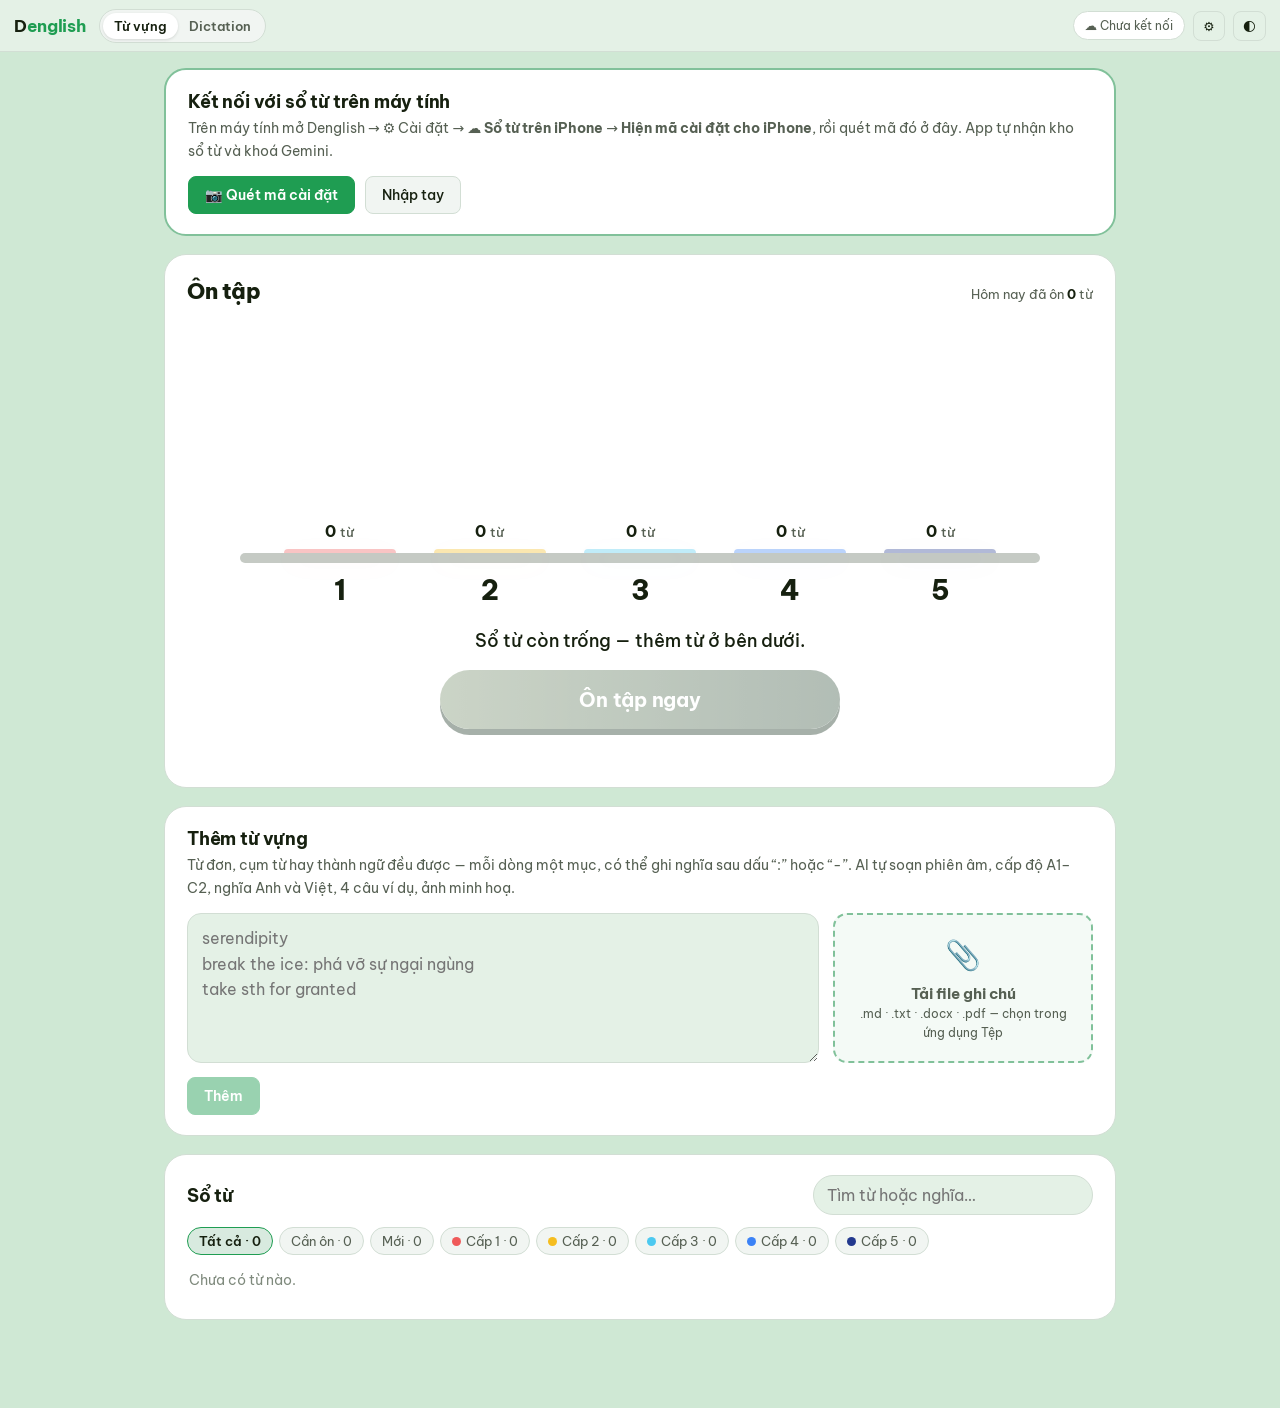
==== commit b4aa7fc7: "Them trang Dictation: luyen nghe chep cac bai tao tren may tinh, tra tu va luu tu ngay tren iPhone C" ====
--- a/index.html
+++ b/index.html
@@ -15,6 +15,8 @@
 <title>Denglish Vocabulary</title>
 <link href="https://fonts.googleapis.com/css2?family=Be+Vietnam+Pro:wght@300;400;500;600;700;800&display=swap" rel="stylesheet" />
 <link rel="stylesheet" href="app.css" />
+<link rel="stylesheet" href="typecard.css" />
+<link rel="stylesheet" href="dictation.css" />
 <script>
   // Giao dien sang / toi: theo lua chon da luu, khong co thi theo iPhone
   (function () {
@@ -29,8 +31,9 @@
 
 <header class="appbar">
   <span class="brand">D<b>english</b></span>
-  <span class="crumb-sep">/</span>
-  <span class="crumb">Vocabulary</span>
+  <nav class="navseg" aria-label="Chuyển trang">
+    <a href="./" class="on">Từ vựng</a><a href="dictation.html">Dictation</a>
+  </nav>
   <div class="spacer"></div>
   <button class="sync-pill" id="syncPill" title="Đồng bộ với máy tính">☁</button>
   <button class="btn btn-sm btn-ghost" id="settingsBtn" title="Cài đặt">⚙</button>
@@ -110,9 +113,10 @@
     <button class="act v" data-grade="vague"><span class="ic">↑</span>Mang máng</button>
     <button class="act u" data-grade="unknown"><span class="ic">→</span>Chưa thuộc</button>
   </div>
-  <div class="st-keys">Phím: Space lật thẻ · ← thuộc · ↑ mang máng · → chưa thuộc · Ctrl+Z hoàn tác</div>
+  <div class="st-keys">Phím: Space lật thẻ · ← thuộc · ↑ mang máng · → chưa thuộc · Ctrl+Z hoàn tác · thẻ gõ từ: Enter để kiểm tra</div>
 </div>
 
+<script src="js/typecard.js"></script>
 <script type="module" src="js/app.js"></script>
 </body>
 </html>
--- a/app.css
+++ b/app.css
@@ -312,6 +312,7 @@
 .note { line-height: 1.6; color: var(--text-dim); font-size: .92rem; }
 .ctx { padding: 10px 14px; border-left: 3px solid var(--blue); background: color-mix(in srgb, var(--blue) 7%, var(--surface)); border-radius: 0 12px 12px 0; line-height: 1.6; font-size: .92rem; }
 .ctx mark { background: color-mix(in srgb, var(--amber) 35%, transparent); color: inherit; border-radius: 3px; padding: 0 2px; }
+.ctx .ctx-vi { color: var(--text-dim); font-size: .86rem; margin-top: 3px; }
 .ctx small { display: block; color: var(--text-fade); margin-top: 4px; font-size: .74rem; }
 .ctx small a { color: var(--blue); }
 .srs { margin-top: 18px; padding-top: 14px; border-top: 1px solid var(--border); font-size: .84rem; color: var(--text-dim); line-height: 1.6; }
--- a/typecard.css
+++ b/typecard.css
@@ -0,0 +1,84 @@
+/* Denglish - the "go tu" (xem js/typecard.js). Dung chung cho laptop va app iPhone - sua thi chep sang ben kia. */
+.fc-type { cursor: default; }
+/* Noi dung dat o nua tren the: ban phim iPhone che nua duoi */
+.fc-type .front { justify-content: flex-start; padding: clamp(54px, 11%, 84px) 18px 16px; }
+.ty { width: 100%; display: flex; flex-direction: column; align-items: center; gap: 12px; }
+.ty-label {
+  font-size: .72rem; font-weight: 700; letter-spacing: .07em; text-transform: uppercase; color: var(--text-fade);
+}
+.ty-vi {
+  font-size: clamp(1.35rem, 6vw, 1.8rem); font-weight: 800; color: var(--accent); line-height: 1.3;
+  max-width: 380px; word-break: break-word;
+}
+.ty-vi.long { font-size: 1.12rem; }
+
+/* o gach chan: moi chu cai mot o, moi tu mot nhom */
+.ty-box { position: relative; width: 100%; padding: 6px 0 2px; }
+.ty-slots { display: flex; flex-wrap: wrap; justify-content: center; gap: 12px 18px; --sz: 1.7rem; }
+.ty-slots.sm { --sz: 1.38rem; gap: 12px 14px; }
+.ty-slots.xs { --sz: 1.12rem; gap: 12px 12px; }
+.ty-w { display: inline-flex; align-items: flex-end; gap: 4px; }
+.ty-s, .ty-p {
+  height: calc(var(--sz) * 1.5); display: flex; align-items: flex-end; justify-content: center;
+  font-style: normal; font-size: calc(var(--sz) * .92); font-weight: 700; line-height: 1; padding-bottom: 5px;
+}
+.ty-s {
+  width: var(--sz); border-bottom: 3px solid color-mix(in srgb, var(--text) 28%, transparent); color: var(--text);
+  transition: border-color .12s, color .12s;
+}
+.ty-p { color: var(--text-dim); padding-left: 1px; padding-right: 1px; }
+.ty-s.hint:not(.on) { color: var(--text-fade); }
+.ty-s.cur { border-bottom-color: var(--accent); animation: ty-blink 1.1s ease-in-out infinite; }
+@keyframes ty-blink { 50% { border-bottom-color: color-mix(in srgb, var(--accent) 25%, transparent); } }
+.ty-s.ok { border-bottom-color: var(--know); color: var(--know); }
+.ty-s.bad { border-bottom-color: var(--unknown); color: var(--unknown); }
+.ty-s.miss { border-bottom-color: var(--unknown); }
+.ty-s.ins, .ty-s.ins-end { position: relative; }
+.ty-s.ins::before, .ty-s.ins-end::after {   /* go thua chu o day */
+  content: ''; position: absolute; left: -4px; bottom: 2px; width: 3px; height: 62%; border-radius: 2px; background: var(--unknown);
+}
+.ty-s.ins-end::after { left: auto; right: -4px; }
+/* o nhap that nam an tren cac o (cham vao o la mo ban phim) */
+.ty-in {
+  position: absolute; inset: 0; width: 100%; height: 100%; margin: 0; padding: 0; border: 0; outline: none;
+  opacity: 0; background: transparent; color: transparent; caret-color: transparent;
+  font-size: 16px;      /* iOS phong to trang neu chu nho hon 16px */
+  -webkit-user-select: text; user-select: text; cursor: text;
+}
+.ty-done .ty-in { pointer-events: none; }
+
+.ty-res { text-align: center; display: flex; flex-direction: column; align-items: center; gap: 2px; }
+.ty-res:empty { display: none; }
+.ty-verdict { font-weight: 800; font-size: .95rem; }
+.ty-verdict.know { color: var(--know); }
+.ty-verdict.vague { color: var(--vague); }
+.ty-verdict.unknown { color: var(--unknown); }
+.ty-verdict.skip { color: var(--text-fade); font-size: .78rem; letter-spacing: .06em; text-transform: uppercase; }
+.ty-ans {
+  display: inline-flex; align-items: center; gap: 8px; flex-wrap: wrap; justify-content: center;
+  font-size: 1.45rem; font-weight: 800; letter-spacing: -.01em; line-height: 1.3;
+}
+.ty-ans u { text-decoration: none; color: var(--unknown); border-bottom: 3px solid var(--unknown); }
+.ty-ans .spk { padding: 4px 10px; font-size: .85rem; }
+.ty-ipa { font-size: .9rem; color: var(--text-dim); }
+
+.ty-btns { display: flex; gap: 10px; width: 100%; max-width: 340px; margin-top: 2px; }
+.ty-btns button {
+  flex: 1; padding: 12px 10px; border-radius: 14px; font-size: .95rem; font-weight: 700;
+  color: var(--text-dim); background: var(--surface-2); border: 1px solid var(--border);
+}
+.ty-btns button.primary { color: var(--accent-ink); background: var(--accent); border-color: transparent; }
+.ty-btns button:active { transform: scale(.97); }
+.ty-tip { font-size: .76rem; color: var(--text-fade); text-align: center; }
+
+/* da cham: vien the theo ket qua */
+.fc-type.ty-know .front { box-shadow: inset 0 0 0 3px var(--know); }
+.fc-type.ty-vague .front { box-shadow: inset 0 0 0 3px var(--vague); }
+.fc-type.ty-unknown .front { box-shadow: inset 0 0 0 3px var(--unknown); }
+.fc-type .back { cursor: pointer; }
+
+@media (max-height: 620px) {
+  .fc-type .front { padding-top: 46px; }
+  .ty { gap: 9px; }
+  .ty-vi { font-size: 1.25rem; }
+}
--- a/dictation.css
+++ b/dictation.css
@@ -0,0 +1,250 @@
+/* Denglish Dictation (iPhone) - danh sach bai va man hinh luyen chep.
+   Bo cuc: video co dinh o tren, phan go o duoi tu cuon; ban phim mo thi video thu nho lai
+   (chieu cao trang = phan man hinh con lai, xem fitViewport() trong js/dictation.js).
+   Phan cuoi (bang tra tu) chep tu dictation-app/static/css/app.css. */
+
+/* ---------- chuyen trang Tu vung / Dictation ---------- */
+.navseg { display: inline-flex; padding: 3px; border-radius: 999px; background: var(--surface-2); border: 1px solid var(--border); margin-left: 6px; }
+.navseg a { padding: 5px 11px; border-radius: 999px; font-size: .8rem; font-weight: 600; color: var(--text-dim); text-decoration: none; white-space: nowrap; }
+.navseg a.on { background: var(--surface); color: var(--text); box-shadow: 0 1px 3px rgba(0, 0, 0, .12); }
+
+/* ---------- danh sach bai ---------- */
+.dl-title { font-size: 1.35rem; letter-spacing: -.02em; }
+.dl-sub { color: var(--text-dim); font-size: .88rem; margin: 4px 0 14px; line-height: 1.5; }
+.lessons { display: flex; flex-direction: column; gap: 12px; }
+.lcard {
+  display: flex; gap: 12px; align-items: stretch; text-decoration: none; padding: 10px;
+  background: var(--surface); border: 1px solid var(--border); border-radius: 16px;
+}
+.lcard:active { background: var(--surface-2); }
+.lthumb { position: relative; width: 132px; flex: none; aspect-ratio: 16 / 9; border-radius: 10px; overflow: hidden; background: #000; }
+.lthumb img { width: 100%; height: 100%; object-fit: cover; display: block; }
+.lthumb .dur { position: absolute; right: 5px; bottom: 5px; padding: 1px 5px; border-radius: 5px; background: rgba(0, 0, 0, .75); color: #fff; font-size: .68rem; font-weight: 600; }
+.linfo { min-width: 0; flex: 1; display: flex; flex-direction: column; gap: 3px; }
+.ltitle { font-weight: 600; font-size: .92rem; line-height: 1.35; display: -webkit-box; -webkit-line-clamp: 2; -webkit-box-orient: vertical; overflow: hidden; }
+.lmeta { color: var(--text-fade); font-size: .76rem; }
+.lprog { margin-top: auto; display: flex; align-items: center; gap: 8px; font-size: .74rem; color: var(--text-dim); }
+.lprog .pbar { flex: 1; min-width: 0; }
+
+/* ---------- man hinh mot bai: cao bang phan man hinh nhin thay ---------- */
+html.in-lesson, html.in-lesson body { height: 100%; overflow: hidden; }
+.lesson {
+  position: fixed; left: 0; right: 0; top: var(--vv-top, 0px); height: var(--vv-h, 100dvh);
+  display: flex; flex-direction: column; background: var(--bg);
+}
+.lz-top {
+  flex: none; display: flex; align-items: center; gap: 6px;
+  padding: calc(4px + env(safe-area-inset-top)) 8px 4px; background: var(--bg-soft); border-bottom: 1px solid var(--border);
+}
+.lz-back, .lz-icon {
+  width: 38px; height: 38px; flex: none; display: flex; align-items: center; justify-content: center;
+  border-radius: 10px; font-size: 1.6rem; line-height: 1; text-decoration: none; color: var(--text-dim);
+}
+.lz-icon { font-size: 1.15rem; }
+.lz-title { flex: 1; min-width: 0; font-size: .86rem; font-weight: 600; white-space: nowrap; overflow: hidden; text-overflow: ellipsis; }
+
+.lz-video { flex: none; background: #000; display: flex; justify-content: center; }
+.vbox { position: relative; width: 100%; aspect-ratio: 16 / 9; transition: width .2s; }
+.vbox iframe, .vbox #player { position: absolute; inset: 0; width: 100%; height: 100%; border: 0; }
+/* Ban phim dang mo: video nho lai de con cho cho o go */
+.lesson.kb .vbox { width: min(100%, calc(var(--vv-h, 400px) * .30 * 16 / 9)); }
+.lesson.kb .lz-tabs, .lesson.kb .lz-top { display: none; }
+
+.lz-tabs { flex: none; display: flex; gap: 4px; padding: 6px 10px; background: var(--bg-soft); border-bottom: 1px solid var(--border); }
+.lz-tab { flex: 1; padding: 7px 8px; border-radius: 9px; font-size: .86rem; font-weight: 600; color: var(--text-dim); }
+.lz-tab.on { background: var(--surface); color: var(--text); box-shadow: 0 1px 3px rgba(0, 0, 0, .12); }
+
+.lz-body { flex: 1; min-height: 0; overflow-y: auto; -webkit-overflow-scrolling: touch; overscroll-behavior: contain; padding: 10px 12px 24px; }
+
+/* ---------- chep chinh ta ---------- */
+.dict-pane { display: flex; flex-direction: column; gap: 10px; }
+.transport { display: flex; align-items: center; gap: 4px; }
+.play-btn {
+  width: 48px; height: 48px; border-radius: 12px; flex: none; margin-right: 4px;
+  border: 2px solid var(--accent); color: var(--accent); display: flex; align-items: center; justify-content: center;
+}
+.play-btn:active { background: color-mix(in srgb, var(--accent) 15%, transparent); }
+.play-btn .ico-pause { display: none; }
+.play-btn.is-playing .ico-play { display: none; }
+.play-btn.is-playing .ico-pause { display: block; }
+.nav-btn { width: 40px; height: 40px; border-radius: 10px; font-size: 1.7rem; line-height: 1; color: var(--text-dim); }
+.nav-btn:disabled { opacity: .3; }
+.counter { min-width: 64px; text-align: center; font-size: 1rem; color: var(--text-dim); font-variant-numeric: tabular-nums; }
+.pill { padding: 7px 12px; border-radius: 999px; border: 1px solid var(--border); background: var(--surface); font-size: .84rem; font-weight: 600; color: var(--text-dim); font-variant-numeric: tabular-nums; }
+
+.answer-wrap { position: relative; border-radius: 12px; background: var(--surface); }
+.answer-backdrop, #answer {
+  font-family: var(--font); font-size: 17px; line-height: 1.55; letter-spacing: normal;
+  padding: 10px 12px; border: 1.5px solid transparent; border-radius: 12px;
+  white-space: pre-wrap; overflow-wrap: break-word; word-break: normal;
+}
+.answer-backdrop { position: absolute; inset: 0; color: transparent; overflow: hidden; pointer-events: none; }
+.answer-backdrop mark { color: transparent; background: transparent; border-bottom: 3px solid var(--amber); }
+#answer {
+  position: relative; display: block; width: 100%; min-height: 84px; resize: none;
+  background: transparent; border-color: var(--border); color: var(--text); outline: none;
+}
+#answer:focus { border-color: var(--accent); }
+#answer::placeholder { color: var(--text-fade); }
+#answer.right { border-color: var(--accent); }
+
+.name-hint { display: flex; flex-wrap: wrap; align-items: center; gap: 5px; font-size: .86rem; color: var(--text-dim); }
+.name-hint b { color: var(--amber); font-weight: 600; }
+.hint-chip { background: var(--surface-2); border: 1px solid var(--border); border-radius: 6px; padding: 1px 8px; color: var(--text); font-weight: 500; }
+
+.actions { display: flex; align-items: center; gap: 6px; flex-wrap: wrap; min-height: 40px; }
+.actions .btn-primary { padding-left: 18px; padding-right: 18px; }
+.verdict { display: flex; align-items: center; gap: 6px; font-size: 1rem; font-weight: 600; }
+.verdict.ok { color: var(--accent); }
+.verdict.no .v-ico { color: var(--amber); }
+.verdict.so-far { color: var(--text-dim); font-size: .9rem; font-weight: 500; }
+
+.result { font-size: 1.15rem; line-height: 1.85; }
+.result:empty { display: none; }
+.rw.ok { color: var(--text); }
+.rw.good { color: var(--accent); }
+.rw.rev { color: var(--accent); font-weight: 700; }
+.rw.star { color: var(--text-fade); letter-spacing: .06em; }
+.vi-line { font-size: .95rem; color: var(--text-dim); line-height: 1.55; border-left: 3px solid var(--border); padding-left: 10px; }
+
+.answer-opts, .ft-opts { display: flex; flex-wrap: wrap; gap: 6px 16px; }
+.check { display: inline-flex; align-items: center; gap: 8px; font-size: .88rem; color: var(--text-dim); user-select: none; -webkit-user-select: none; }
+.check input { width: 18px; height: 18px; accent-color: var(--accent); }
+
+.progress-strip { display: flex; align-items: center; gap: 8px; padding-top: 10px; border-top: 1px solid var(--border); font-size: .8rem; color: var(--text-dim); }
+.pbar { flex: 1; min-width: 60px; height: 6px; border-radius: 4px; background: var(--surface-2); overflow: hidden; }
+.pbar > i { display: block; height: 100%; background: var(--accent); width: 0; transition: width .3s; }
+.progress-strip .chip { padding: 2px 8px; border-radius: 20px; background: var(--surface-2); border: none; font-size: .78rem; }
+.chip.ok { color: var(--accent); }
+.chip.no { color: var(--red); }
+.chip.sk { color: var(--amber); }
+.tip { font-size: .76rem; color: var(--text-fade); line-height: 1.5; }
+
+/* ---------- toan bai ---------- */
+.full-pane { display: flex; flex-direction: column; gap: 10px; }
+.ft-list { border: 1px solid var(--border); border-radius: 14px; background: var(--surface); }
+.ft-row { display: flex; gap: 10px; align-items: flex-start; padding: 11px 12px; border-bottom: 1px solid var(--border); }
+.ft-row:last-child { border-bottom: none; }
+.ft-row.active { background: color-mix(in srgb, var(--accent) 13%, var(--surface)); }
+.ft-play { flex: none; display: flex; color: var(--text-fade); margin-top: 1px; }
+.ft-row.active .ft-play { color: var(--accent); }
+.ft-text { min-width: 0; }
+.ft-en { font-size: 1rem; line-height: 1.55; }
+.ft-vi { font-size: .88rem; color: var(--text-dim); line-height: 1.5; margin-top: 3px; }
+.ft-list.hide-vi .ft-vi { display: none; }
+
+/* ---------- tuy chon ---------- */
+.opt-list { display: flex; flex-direction: column; margin-top: 10px; }
+.opt { display: flex; align-items: center; gap: 10px; padding: 10px 2px; border-bottom: 1px solid var(--border); font-size: .92rem; }
+.opt span { flex: 1; }
+.opt small { display: block; color: var(--text-fade); font-size: .74rem; }
+.opt select { font-size: 16px; padding: 6px 8px; border-radius: 8px; border: 1px solid var(--border); background: var(--surface-2); max-width: 52%; }
+
+/* ======================= bang tra tu (chep tu app.css cua may tinh) ======================= */
+.wordpop {
+  position: fixed; z-index: 120; width: max-content; min-width: 200px; max-width: 360px;
+  background: var(--surface); border: 1px solid var(--border);
+  border-radius: 11px; box-shadow: var(--shadow);
+  padding: 12px 14px; font-size: .84rem; line-height: 1.5;
+  pointer-events: none; opacity: 0; transform: translateY(4px);
+  transition: opacity .12s, transform .12s;
+}
+.wordpop.show { opacity: 1; transform: translateY(0); pointer-events: auto; }
+.wordpop .wp-btn {
+  display: inline-flex; align-items: center; gap: 4px; flex: none;
+  font-size: .7rem; font-weight: 700; letter-spacing: .02em;
+  padding: 2px 8px; border-radius: 6px; border: 1px solid var(--border);
+  background: var(--surface-2); color: var(--text-dim);
+}
+.wordpop .wp-btn:hover { border-color: var(--accent); color: var(--text); }
+.wordpop .wp-btn.playing { border-color: var(--accent); color: var(--accent); }
+.wordpop .wp-foot a { color: var(--blue); text-decoration: none; }
+.wordpop .wp-foot a:hover { text-decoration: underline; }
+.wordpop .wp-head { display: flex; align-items: baseline; gap: 8px; flex-wrap: wrap; }
+.wordpop .wp-word { font-weight: 700; font-size: .98rem; }
+.wordpop .wp-ipa { color: var(--text-fade); font-family: var(--mono); font-size: .78rem; }
+.wordpop .wp-vi { color: var(--accent); margin-top: 5px; font-weight: 500; }
+.wordpop .wp-sense { color: var(--text-dim); margin-top: 6px; font-size: .78rem; }
+.wordpop .wp-sense b { color: var(--text-fade); font-weight: 600; font-style: italic; margin-right: 3px; }
+.wordpop .wp-en { color: var(--text-fade); font-size: .75rem; }
+.wordpop .wp-syn {
+  margin-top: 7px; padding-top: 7px; border-top: 1px solid var(--border);
+  color: var(--text-fade); font-size: .74rem;
+}
+.wordpop .wp-tip { color: var(--text-fade); font-size: .68rem; white-space: nowrap; }
+.wordpop .wp-pos { color: var(--text-fade); font-style: italic; font-size: .8rem; }
+.wordpop .wp-level {
+  margin-left: auto; padding: 0 7px; border-radius: 5px; font-size: .7rem; font-weight: 700;
+  color: var(--blue); border: 1px solid color-mix(in srgb, var(--blue) 45%, transparent);
+}
+.wordpop .wp-ipa-row {
+  display: flex; flex-wrap: wrap; align-items: baseline; gap: 4px 8px; margin-top: 6px;
+}
+.wordpop .wp-acc {
+  font-size: .62rem; font-weight: 700; letter-spacing: .04em; color: var(--text-fade);
+  border: 1px solid var(--border); border-radius: 4px; padding: 0 4px;
+}
+.wordpop .wp-ipa-row .wp-ipa {
+  font-family: 'Segoe UI', 'Lucida Sans Unicode', 'Arial Unicode MS', sans-serif;
+  font-size: .9rem; color: var(--text); margin-right: 6px;
+}
+.wordpop .wp-note { color: var(--text-fade); font-size: .72rem; margin-top: 2px; }
+.wordpop .wp-def { color: var(--text-dim); font-size: .78rem; margin-top: 6px; }
+.wordpop .wp-def b { color: var(--text-dim); font-weight: 600; }
+.wordpop .wp-foot {
+  margin-top: 8px; padding-top: 6px; border-top: 1px solid var(--border);
+  color: var(--text-fade); font-size: .68rem;
+}
+
+.wordpop .wp-add-row { margin-top: 9px; }
+.wordpop .wp-add {
+  width: 100%; padding: 7px 10px; border-radius: 9px; font-size: .8rem; font-weight: 600; text-align: center;
+  color: var(--accent); background: color-mix(in srgb, var(--accent) 10%, transparent);
+  border: 1px solid color-mix(in srgb, var(--accent) 40%, var(--border));
+}
+.wordpop .wp-add:hover:not(.done) { background: color-mix(in srgb, var(--accent) 18%, transparent); }
+.wordpop .wp-add.done { cursor: default; color: var(--text-dim); background: var(--surface-2); border-color: var(--border); }
+.wordpop .wp-add.done a { color: var(--blue); text-decoration: none; }
+.wordpop .wp-add.done a.wp-del { color: var(--red); }
+.wordpop .wp-add.done a:hover { text-decoration: underline; }
+/* "assumed" -> them "assume" (nguyen mau); nut phu de luu dung chu dang chia */
+.wordpop .wp-lemma { display: block; font-size: .7rem; font-weight: 500; opacity: .8; margin-top: 1px; }
+.wordpop .wp-add.done .wp-lemma { display: none; }
+.wordpop .wp-add-alt {
+  margin-top: 5px; padding: 4px 10px; font-weight: 500; font-size: .74rem; color: var(--text-dim);
+  background: none; border-color: var(--border);
+}
+.wordpop .wp-add-alt:hover:not(.done) { color: var(--text); background: var(--surface-2); }
+/* cum dong tu / thanh ngu co trong cau ("conjure up") */
+.wordpop .wp-phr { margin-top: 10px; padding-top: 8px; border-top: 1px dashed var(--border); }
+.wordpop .wp-phr-h {
+  color: var(--text-fade); font-size: .66rem; font-weight: 700; letter-spacing: .05em; text-transform: uppercase;
+  margin-bottom: 6px;
+}
+.wordpop .wp-phr-item + .wp-phr-item { margin-top: 8px; }
+.wordpop .wp-phr-meta { color: var(--text-fade); font-size: .72rem; margin-top: 3px; text-align: center; }
+.wordpop .wp-phr-meta span { color: var(--text-dim); }
+
+/* boi den cum tu / thanh ngu -> nut them */
+.phrase-chip {
+  position: fixed; z-index: 125; display: none; max-width: calc(100vw - 16px);
+  padding: 8px 14px; border-radius: 999px; font-size: .84rem; font-weight: 600; white-space: nowrap;
+  overflow: hidden; text-overflow: ellipsis;
+  background: var(--accent); color: var(--accent-ink); box-shadow: var(--shadow);
+}
+.phrase-chip.show { display: block; }
+.phrase-chip.done { background: var(--surface); color: var(--text); border: 1px solid var(--border); }
+
+.w { border-radius: 3px; transition: background .12s; }
+.w:hover { background: rgba(76, 141, 255, .18); cursor: pointer; }
+/* Dien thoai: iOS chi bao "click" tren phan tu co cursor: pointer */
+@media (hover: none) {
+  .w { cursor: pointer; }
+  .w:hover { background: none; }
+  .w:active { background: rgba(76, 141, 255, .22); }
+}
+.auto-tag {
+  display: inline-block; margin-left: 6px; font-size: .64rem; font-weight: 600; vertical-align: 1px;
+  padding: 0 6px; border-radius: 5px; border: 1px solid var(--border); color: var(--text-fade);
+}
+.wordpop { max-width: calc(100vw - 20px); }
